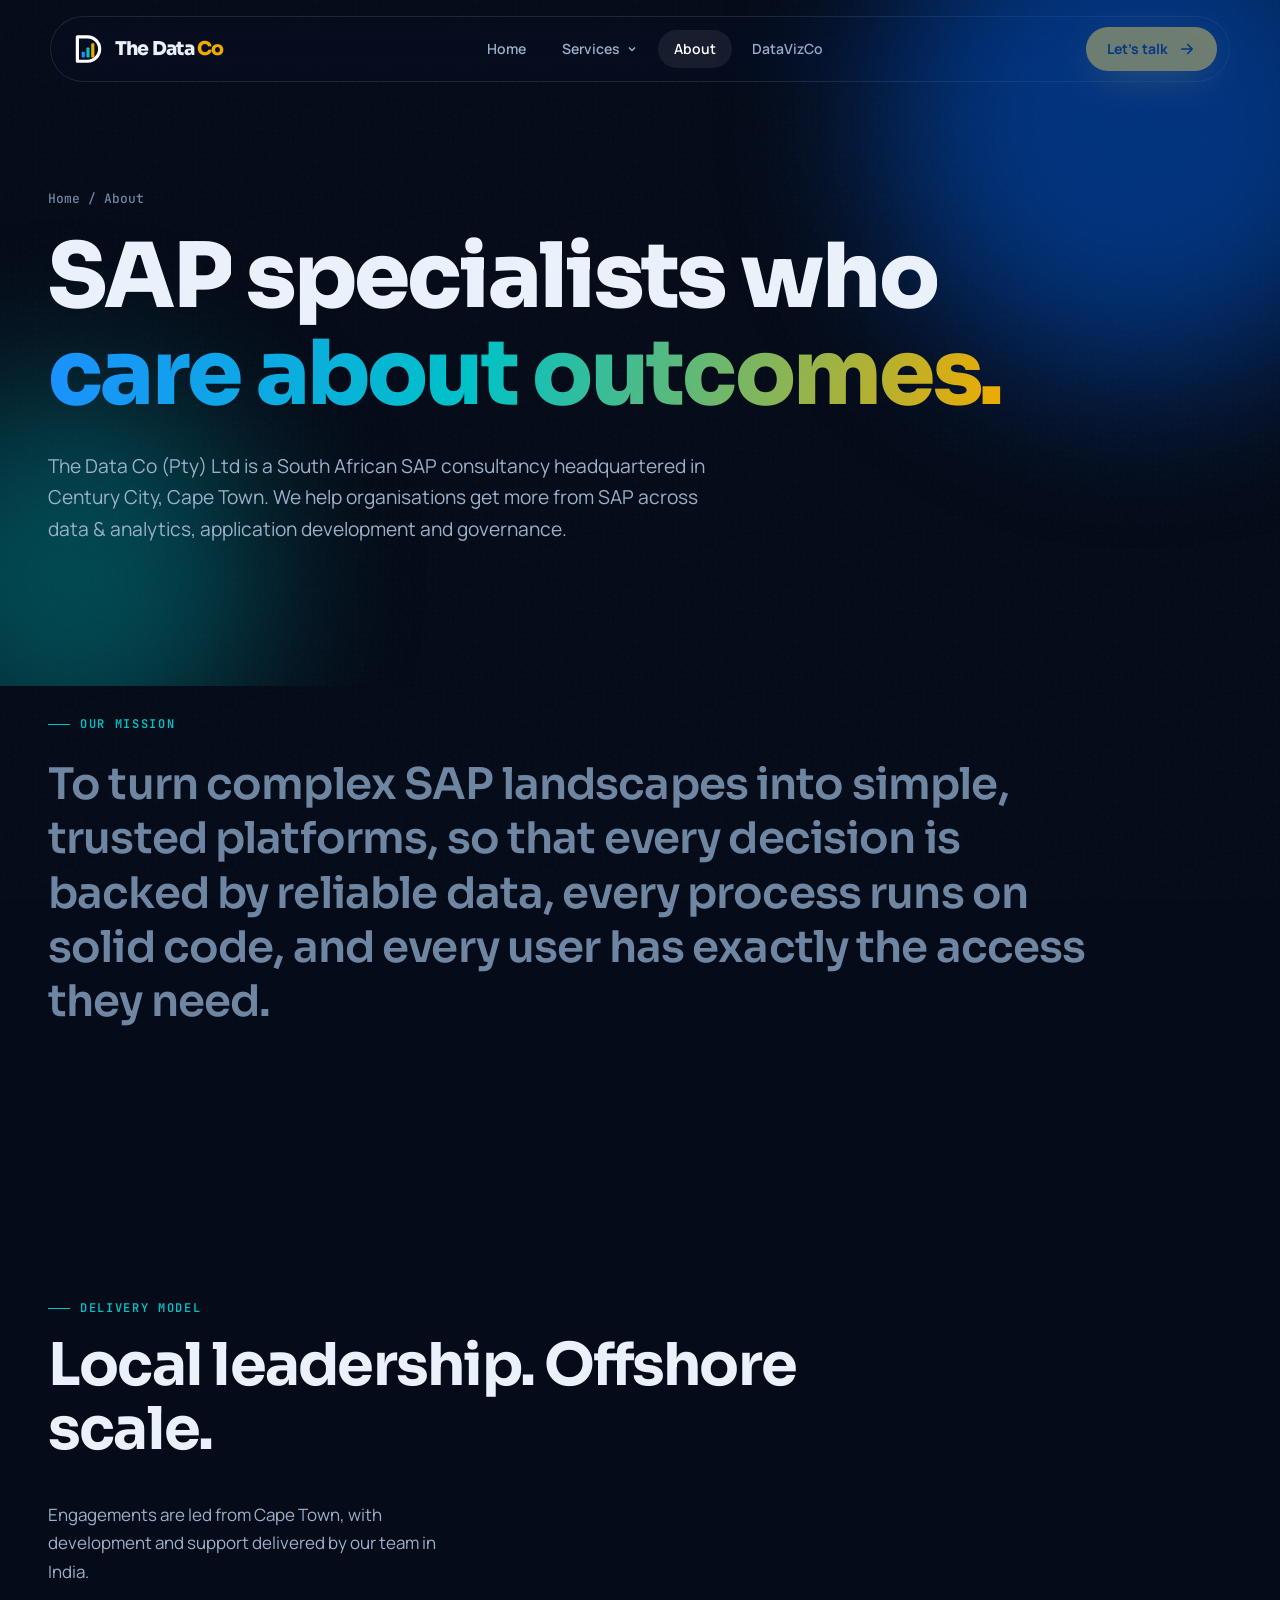
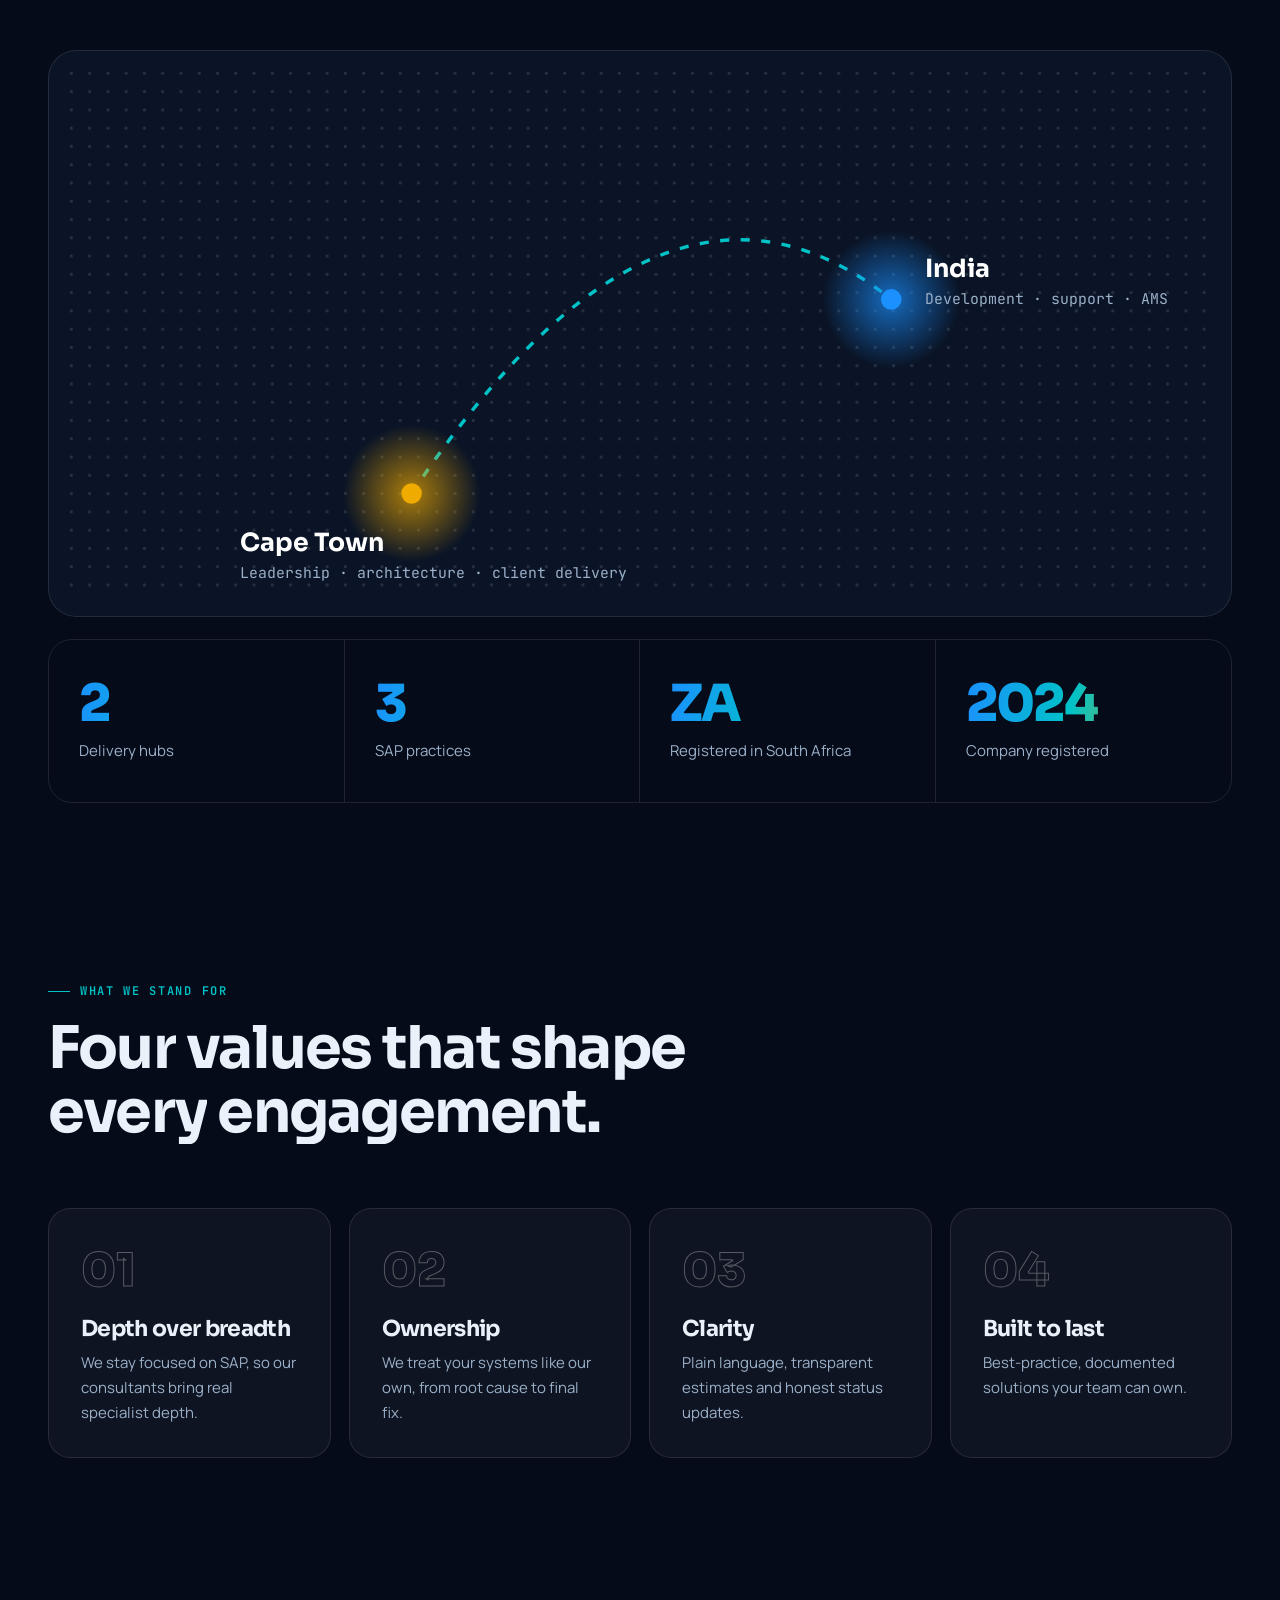
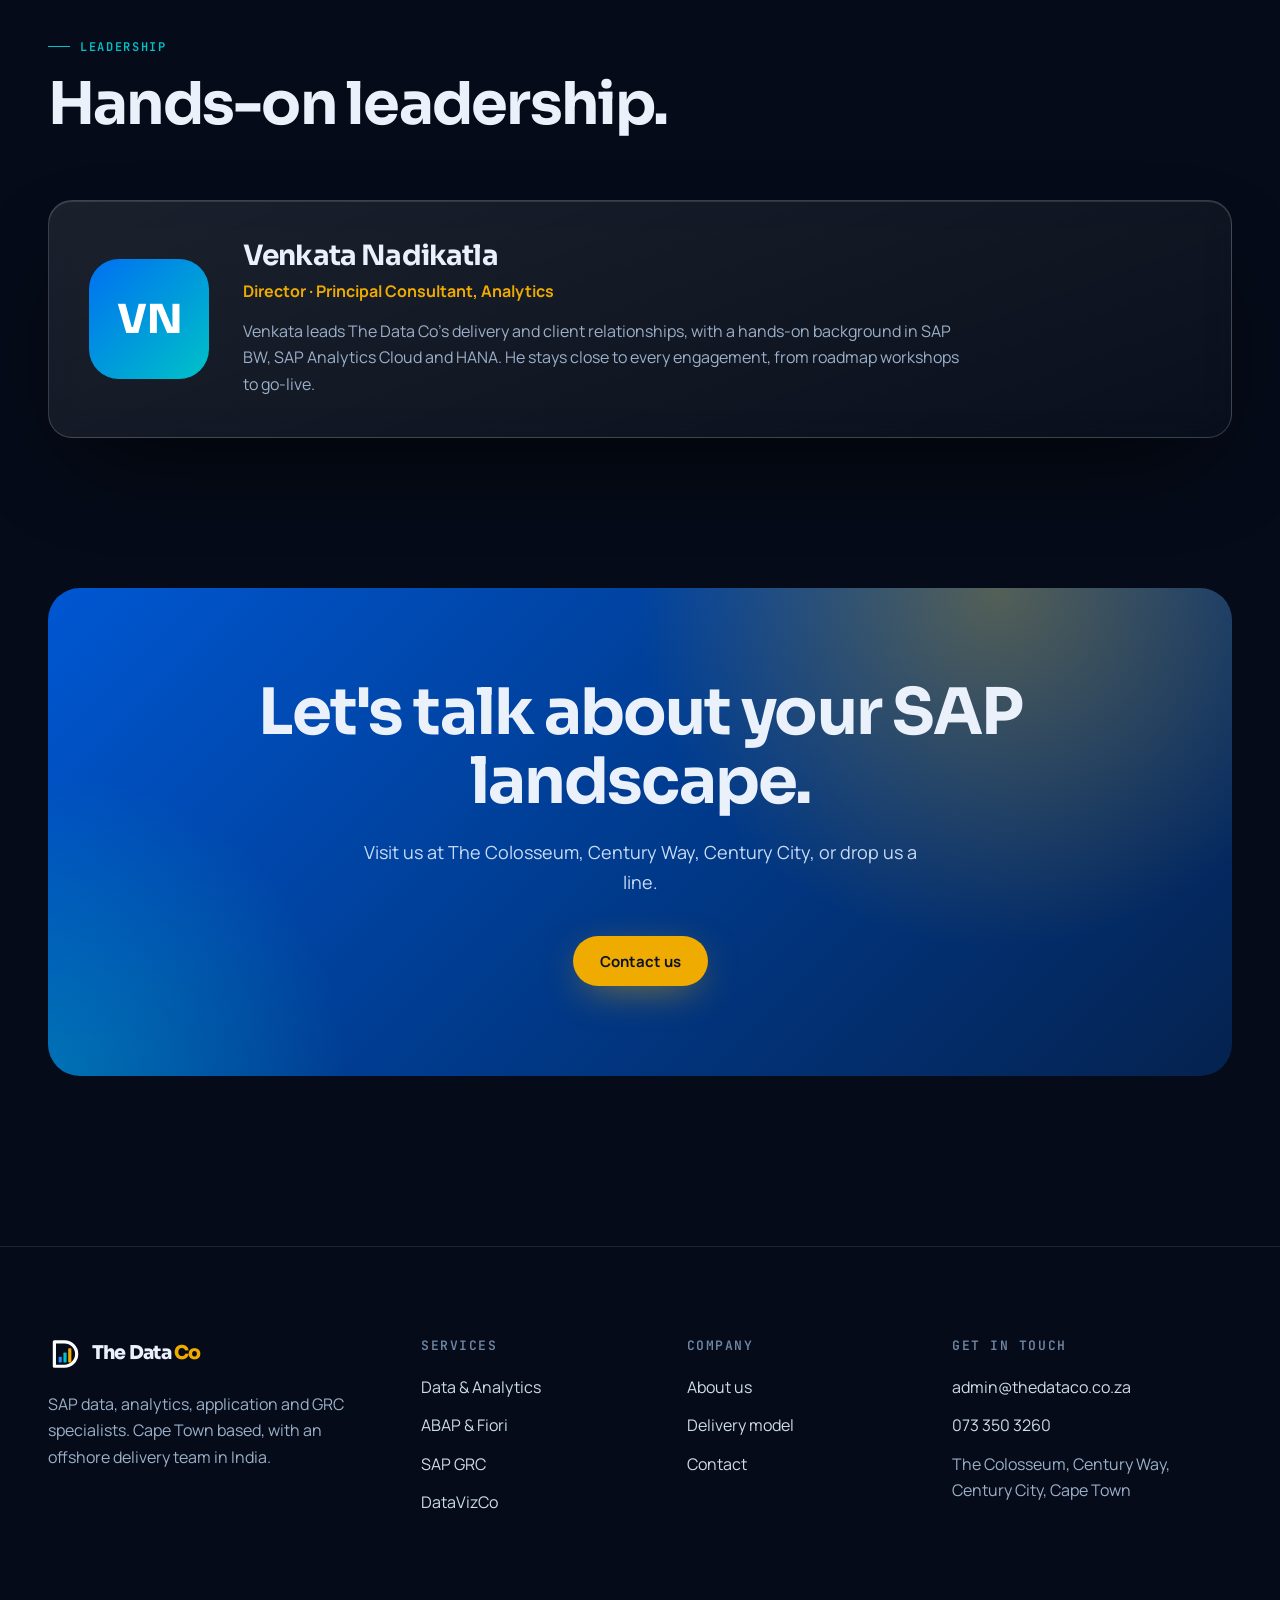
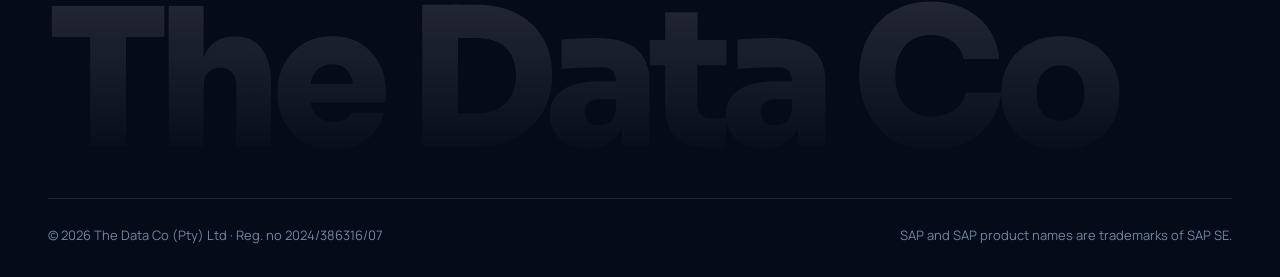
==== about.html @ a9682657 "Add files via upload" ====
<!DOCTYPE html>
<html lang="en">
<head>
<meta charset="utf-8">
<meta name="viewport" content="width=device-width, initial-scale=1">
<title>About | The Data Co</title>
<meta name="description" content="The Data Co is a Cape Town SAP consultancy with an offshore delivery team in India, specialising in SAP analytics, ABAP & Fiori and GRC.">
<meta name="theme-color" content="#050B18">
<link rel="preconnect" href="https://fonts.googleapis.com"><link rel="preconnect" href="https://fonts.gstatic.com" crossorigin>
<link href="https://fonts.googleapis.com/css2?family=Sora:wght@600;700;800&family=Manrope:wght@400;500;600;700&family=JetBrains+Mono:wght@500;600&display=swap" rel="stylesheet">
<link rel="icon" href="data:image/svg+xml,%3Csvg xmlns='http://www.w3.org/2000/svg' viewBox='0 0 64 64'%3E%3Crect width='64' height='64' rx='14' fill='%23050B18'/%3E%3Cpath d='M12 9 H31 A23 23 0 0 1 31 55 H12 Z' fill='none' stroke='%23fff' stroke-width='6'/%3E%3Crect x='20' y='37' width='6' height='11' fill='%231B90FF'/%3E%3Crect x='29' y='29' width='6' height='19' fill='%2300C2C7'/%3E%3Crect x='38' y='21' width='6' height='27' fill='%23F0AB00'/%3E%3C/svg%3E">
<link rel="stylesheet" href="styles.css">
<style>
.mission{font:600 clamp(26px,3.4vw,46px)/1.25 var(--display);letter-spacing:-.02em;max-width:1050px}
.mission span{color:var(--dim);transition:color .5s}
.mission span.lit{color:#fff}
.leader{display:grid;grid-template-columns:auto 1fr;gap:34px;align-items:center;padding:40px}
.avatar{width:120px;height:120px;border-radius:30px;display:grid;place-items:center;font:800 40px var(--display);background:linear-gradient(135deg,#0070F2,#00C2C7);color:#fff}
@media(max-width:680px){.leader{grid-template-columns:1fr;padding:28px}}
</style>
</head>
<body data-page="about">
<main>

<section class="phero">
  <div class="orb a"></div><div class="orb b"></div>
  <div class="wrap" style="position:relative;z-index:2">
    <div class="crumbs rv"><a href="index.html">Home</a> / About</div>
    <h1 class="split">SAP specialists who <span class="grad">care about outcomes.</span></h1>
    <p class="lead rv d1">The Data Co (Pty) Ltd is a South African SAP consultancy headquartered in Century City, Cape Town. We help organisations get more from SAP across data &amp; analytics, application development and governance.</p>
  </div>
</section>

<section style="padding-top:20px">
  <div class="wrap">
    <span class="tag rv">Our mission</span>
    <p class="mission" id="mission" style="margin-top:26px">To turn complex SAP landscapes into simple, trusted platforms, so that every decision is backed by reliable data, every process runs on solid code, and every user has exactly the access they need.</p>
  </div>
</section>

<section id="delivery">
  <div class="wrap">
    <div class="sec-head"><div><span class="tag rv">Delivery model</span><h2 class="split">Local leadership. Offshore scale.</h2></div><p class="rv">Engagements are led from Cape Town, with development and support delivered by our team in India.</p></div>
    <div class="map-box rv">
      <svg viewBox="0 0 1000 460" aria-label="Cape Town to India delivery model">
        <defs><pattern id="dp" width="16" height="16" patternUnits="userSpaceOnUse"><circle cx="2" cy="2" r="1.4" fill="rgba(255,255,255,.12)"/></pattern>
        <radialGradient id="gl"><stop offset="0" stop-color="#F0AB00" stop-opacity=".7"/><stop offset="1" stop-color="#F0AB00" stop-opacity="0"/></radialGradient>
        <radialGradient id="gl2"><stop offset="0" stop-color="#1B90FF" stop-opacity=".7"/><stop offset="1" stop-color="#1B90FF" stop-opacity="0"/></radialGradient></defs>
        <rect width="1000" height="460" fill="url(#dp)"/>
        <path class="arc" d="M300 370 Q 520 40 720 200" fill="none" stroke="#00C2C7" stroke-width="3"/>
        <circle cx="300" cy="370" r="60" fill="url(#gl)"/><circle cx="300" cy="370" r="9" fill="#F0AB00"/>
        <circle cx="720" cy="200" r="60" fill="url(#gl2)"/><circle cx="720" cy="200" r="9" fill="#1B90FF"/>
        <g font-family="Sora" font-weight="700" fill="#fff" font-size="22"><text x="150" y="420">Cape Town</text><text x="750" y="180">India</text></g>
        <g font-family="JetBrains Mono" font-size="13" fill="#9BB0C9"><text x="150" y="444">Leadership · architecture · client delivery</text><text x="750" y="204">Development · support · AMS</text></g>
      </svg>
    </div>
    <div class="stats rv" style="margin-top:22px">
      <div class="stat"><strong class="grad" data-count="2">0</strong><span>Delivery hubs</span></div>
      <div class="stat"><strong class="grad" data-count="3">0</strong><span>SAP practices</span></div>
      <div class="stat"><strong class="grad">ZA</strong><span>Registered in South Africa</span></div>
      <div class="stat"><strong class="grad">2024</strong><span>Company registered</span></div>
    </div>
  </div>
</section>

<section style="padding-top:40px">
  <div class="wrap">
    <div class="sec-head"><div><span class="tag rv">What we stand for</span><h2 class="split">Four values that shape every engagement.</h2></div></div>
    <div class="values">
      <div class="value rv"><div class="n">01</div><h3>Depth over breadth</h3><p>We stay focused on SAP, so our consultants bring real specialist depth.</p></div>
      <div class="value rv d1"><div class="n">02</div><h3>Ownership</h3><p>We treat your systems like our own, from root cause to final fix.</p></div>
      <div class="value rv d2"><div class="n">03</div><h3>Clarity</h3><p>Plain language, transparent estimates and honest status updates.</p></div>
      <div class="value rv d3"><div class="n">04</div><h3>Built to last</h3><p>Best-practice, documented solutions your team can own.</p></div>
    </div>
  </div>
</section>

<section style="padding-top:40px">
  <div class="wrap">
    <div class="sec-head"><div><span class="tag rv">Leadership</span><h2 class="split">Hands-on leadership.</h2></div></div>
    <div class="glass leader rv">
      <div class="avatar" aria-hidden="true">VN</div>
      <div><h3 style="font-size:28px">Venkata Nadikatla</h3><p style="color:var(--gold);font-weight:700;margin:6px 0 14px">Director · Principal Consultant, Analytics</p><p style="color:var(--muted);max-width:720px">Venkata leads The Data Co's delivery and client relationships, with a hands-on background in SAP BW, SAP Analytics Cloud and HANA. He stays close to every engagement, from roadmap workshops to go-live.</p></div>
    </div>
  </div>
</section>

<section style="padding-top:20px">
  <div class="wrap">
    <div class="cta-big rv">
      <h2>Let's talk about your SAP landscape.</h2>
      <p>Visit us at The Colosseum, Century Way, Century City, or drop us a line.</p>
      <div class="ctas" style="justify-content:center"><a class="btn btn-gold magnetic" href="contact.html">Contact us</a></div>
    </div>
  </div>
</section>
</main>
<script src="main.js"></script>
<script>
// mission text lights up word by word as you scroll
(function(){const m=document.getElementById('mission');m.innerHTML=m.textContent.split(' ').map(w=>'<span>'+w+'</span>').join(' ');const ws=[...m.children];
const u=()=>{const r=m.getBoundingClientRect();const p=Math.min(1,Math.max(0,(innerHeight*.85-r.top)/(r.height+innerHeight*.35)));const n=Math.round(p*ws.length);ws.forEach((w,i)=>w.classList.toggle('lit',i<n));};addEventListener('scroll',u,{passive:true});u();})();
</script>
</body>
</html>
---- styles.css ----
/* The Data Co — site styles. SAP palette: blue #0070F2, gold #F0AB00, teal #00C2C7 on deep navy */
:root{
  --bg:#050B18; --bg-2:#0A1426; --panel:rgba(255,255,255,.04); --panel-2:rgba(255,255,255,.07);
  --line:rgba(255,255,255,.10); --line-2:rgba(255,255,255,.18);
  --text:#EAF1FB; --muted:#9BB0C9; --dim:#6F86A3;
  --blue:#0070F2; --blue-2:#1B90FF; --gold:#F0AB00; --gold-2:#FFC845; --teal:#00C2C7; --violet:#7B61FF;
  --r:20px; --max:1240px;
  --display:'Sora',system-ui,sans-serif; --body:'Manrope',system-ui,sans-serif; --mono:'JetBrains Mono',ui-monospace,monospace;
}
*{box-sizing:border-box}
html{scroll-behavior:smooth}
body{margin:0;background:var(--bg);color:var(--text);font-family:var(--body);line-height:1.65;-webkit-font-smoothing:antialiased;overflow-x:hidden}
a{color:inherit;text-decoration:none}
img,svg{display:block}
::selection{background:var(--blue);color:#fff}
[hidden]{display:none!important}
.wrap{max-width:var(--max);margin:0 auto;padding:0 28px}
h1,h2,h3,h4{font-family:var(--display);line-height:1.08;letter-spacing:-.03em;margin:0;font-weight:700}
p{margin:0}
.grad{background:linear-gradient(100deg,var(--blue-2) 0%,var(--teal) 45%,var(--gold) 100%);-webkit-background-clip:text;background-clip:text;color:transparent}
.tag{display:inline-flex;align-items:center;gap:10px;font:600 12px/1 var(--mono);letter-spacing:.14em;text-transform:uppercase;color:var(--teal)}
.tag::before{content:"";width:22px;height:1px;background:currentColor}

/* noise + glow background */
body::before{content:"";position:fixed;inset:0;pointer-events:none;z-index:0;opacity:.05;background-image:url("data:image/svg+xml,%3Csvg xmlns='http://www.w3.org/2000/svg' width='160' height='160'%3E%3Cfilter id='n'%3E%3CfeTurbulence baseFrequency='.85' numOctaves='3'/%3E%3C/filter%3E%3Crect width='100%25' height='100%25' filter='url(%23n)'/%3E%3C/svg%3E")}
main,header,footer{position:relative;z-index:1}
.cursor-glow{position:fixed;width:520px;height:520px;border-radius:50%;pointer-events:none;z-index:0;background:radial-gradient(circle,rgba(0,112,242,.16),transparent 65%);transform:translate(-50%,-50%);transition:opacity .3s;left:-600px;top:-600px}

/* progress */
.progress{position:fixed;top:0;left:0;height:3px;width:0;z-index:100;background:linear-gradient(90deg,var(--blue),var(--teal),var(--gold))}

/* NAV */
.nav{position:fixed;top:16px;left:50%;transform:translateX(-50%);width:min(1180px,calc(100% - 32px));z-index:90;display:flex;align-items:center;justify-content:space-between;padding:10px 12px 10px 20px;border-radius:999px;background:rgba(8,16,32,.55);border:1px solid var(--line);backdrop-filter:blur(18px) saturate(140%);-webkit-backdrop-filter:blur(18px) saturate(140%);transition:.35s}
.nav.scrolled{background:rgba(5,11,24,.82);box-shadow:0 20px 60px -30px rgba(0,0,0,.9)}
.logo{display:flex;align-items:center;gap:10px;font:800 19px/1 var(--display);letter-spacing:-.04em}
.logo b{color:var(--gold);font-weight:800}
.links{display:flex;align-items:center;gap:4px}
.links>a,.dd>button{font:600 14px/1 var(--body);color:var(--muted);padding:12px 16px;border-radius:999px;background:none;border:0;cursor:pointer;transition:.2s;display:inline-flex;align-items:center;gap:6px}
.links>a:hover,.dd>button:hover,.links>a.active,.dd.active>button{color:#fff;background:var(--panel-2)}
.dd{position:relative}
.dd-menu{position:absolute;top:calc(100% + 14px);left:50%;transform:translate(-50%,8px);width:540px;padding:10px;border-radius:22px;background:rgba(10,20,38,.96);border:1px solid var(--line-2);backdrop-filter:blur(20px);display:grid;grid-template-columns:1fr 1fr;gap:6px;opacity:0;visibility:hidden;transition:.25s;box-shadow:0 30px 80px -20px rgba(0,0,0,.8)}
.dd:hover .dd-menu,.dd:focus-within .dd-menu{opacity:1;visibility:visible;transform:translate(-50%,0)}
.dd-menu::before{content:"";position:absolute;top:-16px;left:0;right:0;height:16px}
.dd-menu a{display:flex;gap:14px;padding:14px;border-radius:14px;transition:.2s}
.dd-menu a:hover{background:var(--panel-2)}
.dd-menu .ico{flex:none;width:40px;height:40px;border-radius:12px;display:grid;place-items:center}
.dd-menu strong{display:block;font:700 14px/1.3 var(--display);color:#fff}
.dd-menu span{font-size:13px;color:var(--muted);line-height:1.4}
.btn{position:relative;display:inline-flex;align-items:center;justify-content:center;gap:10px;min-height:50px;padding:0 26px;border-radius:999px;font:700 15px/1 var(--body);border:1px solid transparent;cursor:pointer;transition:background .25s,color .25s,border-color .25s,box-shadow .25s;will-change:transform;white-space:nowrap}
.btn svg{transition:transform .25s}
.btn:hover svg{transform:translateX(4px)}
.btn-primary{background:var(--blue);color:#fff;box-shadow:0 10px 40px -10px rgba(0,112,242,.8)}
.btn-primary:hover{background:var(--blue-2)}
.btn-gold{background:var(--gold);color:#0A1426;box-shadow:0 10px 40px -12px rgba(240,171,0,.7)}
.btn-gold:hover{background:var(--gold-2)}
.btn-ghost{border-color:var(--line-2);color:#fff;background:rgba(255,255,255,.03)}
.btn-ghost:hover{border-color:#fff;background:rgba(255,255,255,.08)}
.nav .btn{min-height:44px;padding:0 20px;font-size:14px}
.burger{display:none;width:44px;height:44px;border-radius:50%;border:1px solid var(--line-2);background:none;color:#fff;cursor:pointer;place-items:center}
.drawer{position:fixed;inset:0;z-index:89;background:rgba(5,11,24,.97);backdrop-filter:blur(20px);padding:110px 24px 40px;display:flex;flex-direction:column;gap:6px;opacity:0;visibility:hidden;transition:.3s}
.drawer.open{opacity:1;visibility:visible}
.drawer a{font:700 28px/1.2 var(--display);padding:14px 0;border-bottom:1px solid var(--line);color:#fff;transform:translateY(12px);opacity:0;transition:.4s}
.drawer.open a{transform:none;opacity:1}
.drawer a small{display:block;font:500 14px var(--body);color:var(--muted)}

/* HERO */
.hero{position:relative;min-height:100vh;display:flex;align-items:center;padding:140px 0 90px;overflow:hidden}
.hero canvas{position:absolute;inset:0;width:100%;height:100%}
.hero::after{content:"";position:absolute;inset:auto 0 0 0;height:220px;background:linear-gradient(transparent,var(--bg));pointer-events:none}
.orb{position:absolute;border-radius:50%;filter:blur(80px);opacity:.55;pointer-events:none;animation:float 14s ease-in-out infinite}
.orb.a{width:520px;height:520px;background:#0057D2;top:-140px;right:-120px}
.orb.b{width:380px;height:380px;background:#007E83;bottom:-80px;left:-120px;animation-delay:-5s}
.orb.c{width:240px;height:240px;background:#B37E00;top:40%;right:30%;opacity:.3;animation-delay:-9s}
@keyframes float{0%,100%{transform:translate(0,0)}50%{transform:translate(30px,-40px)}}
.hero-grid{position:relative;z-index:2;display:grid;grid-template-columns:1.15fr .85fr;gap:60px;align-items:center}
.hero h1{font-size:clamp(44px,6.6vw,92px);font-weight:800}
.rotator{display:inline-block;position:relative;min-width:3ch}
.rotator .caret{display:inline-block;width:4px;height:.85em;background:var(--gold);margin-left:6px;vertical-align:-.06em;animation:blink 1s steps(1) infinite}
@keyframes blink{50%{opacity:0}}
.lead{font-size:clamp(17px,1.5vw,20px);color:var(--muted);max-width:600px;margin:28px 0 40px}
.ctas{display:flex;flex-wrap:wrap;gap:14px}
.pill-row{display:flex;flex-wrap:wrap;gap:10px;margin-top:44px}
.pill{font:500 12px/1 var(--mono);padding:9px 14px;border-radius:999px;border:1px solid var(--line-2);color:var(--muted);background:rgba(255,255,255,.02)}
.pill i{display:inline-block;width:7px;height:7px;border-radius:50%;background:var(--teal);margin-right:8px;box-shadow:0 0 10px var(--teal);animation:pulse 2s infinite}
@keyframes pulse{50%{opacity:.35}}

/* glass dashboard */
.glass{background:linear-gradient(160deg,rgba(255,255,255,.09),rgba(255,255,255,.02));border:1px solid var(--line-2);border-radius:24px;backdrop-filter:blur(16px);-webkit-backdrop-filter:blur(16px);box-shadow:0 40px 100px -40px rgba(0,0,0,.9),inset 0 1px 0 rgba(255,255,255,.12)}
.dash{padding:22px;transform-style:preserve-3d;transition:transform .2s ease-out}
.dash-top{display:flex;justify-content:space-between;align-items:center;margin-bottom:18px}
.dots{display:flex;gap:6px}.dots i{width:10px;height:10px;border-radius:50%;background:#2A3A55}.dots i:first-child{background:#FF5F57}.dots i:nth-child(2){background:var(--gold)}.dots i:nth-child(3){background:#28C840}
.dash-title{font:600 12px var(--mono);color:var(--dim)}
.kpis{display:grid;grid-template-columns:repeat(3,1fr);gap:10px;margin-bottom:14px}
.kpi{padding:14px;border-radius:14px;background:rgba(255,255,255,.04);border:1px solid var(--line)}
.kpi small{display:block;font:500 11px var(--mono);color:var(--dim);margin-bottom:6px}
.kpi strong{font:700 20px var(--display)}
.kpi em{font-style:normal;font-size:12px;color:var(--teal);margin-left:4px}
.chart{padding:14px;border-radius:14px;background:rgba(255,255,255,.03);border:1px solid var(--line)}
.chart svg{width:100%;height:auto}
.line-path{stroke-dasharray:900;stroke-dashoffset:900;animation:draw 2.6s .4s cubic-bezier(.6,.1,.2,1) forwards}
@keyframes draw{to{stroke-dashoffset:0}}
.bar-grow{transform-origin:bottom;transform:scaleY(0);animation:grow 1s cubic-bezier(.2,.8,.2,1) forwards}
@keyframes grow{to{transform:scaleY(1)}}
.float-chip{position:absolute;padding:12px 16px;border-radius:16px;font:600 13px var(--body);display:flex;align-items:center;gap:10px;animation:bob 6s ease-in-out infinite}
@keyframes bob{50%{transform:translateY(-12px)}}

/* marquee */
.marquee{border-block:1px solid var(--line);padding:22px 0;overflow:hidden;mask-image:linear-gradient(90deg,transparent,#000 10%,#000 90%,transparent)}
.marquee-track{display:flex;gap:56px;width:max-content;animation:scroll 40s linear infinite}
.marquee:hover .marquee-track{animation-play-state:paused}
.marquee span{font:600 20px var(--display);color:var(--dim);white-space:nowrap;display:flex;align-items:center;gap:56px;transition:color .2s}
.marquee span:hover{color:#fff}
.marquee span::after{content:"✦";color:var(--gold);font-size:14px}
@keyframes scroll{to{transform:translateX(-50%)}}

/* sections */
section{padding:130px 0;position:relative}
.sec-head{display:flex;justify-content:space-between;align-items:end;gap:40px;margin-bottom:64px;flex-wrap:wrap}
.sec-head h2{font-size:clamp(36px,4.6vw,64px);max-width:780px;margin-top:18px}
.sec-head p{color:var(--muted);max-width:420px;font-size:17px}

/* practice cards (spotlight) */
.practices{display:grid;grid-template-columns:repeat(3,1fr);gap:20px}
.spot{position:relative;border-radius:var(--r);padding:1px;background:var(--line);overflow:hidden;isolation:isolate}
.spot::before{content:"";position:absolute;inset:0;z-index:-1;background:radial-gradient(420px circle at var(--x,50%) var(--y,50%),var(--c,var(--blue)),transparent 45%);opacity:0;transition:opacity .3s}
.spot:hover::before{opacity:1}
.spot-in{height:100%;border-radius:calc(var(--r) - 1px);background:var(--bg-2);padding:36px 32px;position:relative;overflow:hidden}
.spot-in::after{content:"";position:absolute;inset:0;background:radial-gradient(500px circle at var(--x,50%) var(--y,50%),rgba(255,255,255,.06),transparent 45%);opacity:0;transition:.3s;pointer-events:none}
.spot:hover .spot-in::after{opacity:1}
.practice .num{font:600 13px var(--mono);color:var(--dim)}
.practice .big-ico{width:64px;height:64px;border-radius:18px;display:grid;place-items:center;margin:28px 0 30px}
.practice h3{font-size:30px;margin-bottom:14px}
.practice p{color:var(--muted);margin-bottom:24px}
.practice ul{list-style:none;padding:0;margin:0 0 32px;display:grid;gap:10px}
.practice li{display:flex;gap:10px;align-items:center;font-size:15px;color:#CFDBEA}
.practice li::before{content:"";width:6px;height:6px;border-radius:2px;background:var(--c,var(--blue));flex:none}
.arrow-link{display:inline-flex;align-items:center;gap:10px;font:700 15px var(--display);color:#fff}
.arrow-link .circ{width:42px;height:42px;border-radius:50%;border:1px solid var(--line-2);display:grid;place-items:center;transition:.3s}
.spot:hover .arrow-link .circ{background:var(--c,var(--blue));border-color:transparent;transform:rotate(-45deg)}

/* clients */
.clients{display:grid;grid-template-columns:repeat(2,1fr);gap:20px}
.client .spot-in{display:flex;align-items:center;gap:32px;padding:32px 36px}
.logo-slot{flex:none;width:200px;height:110px;border-radius:18px;background:#fff;display:grid;place-items:center;padding:18px;transition:transform .4s}
.client:hover .logo-slot{transform:scale(1.05) rotate(-1deg)}
.logo-slot img{max-width:100%;max-height:100%;object-fit:contain}
.logo-fallback{font:800 34px var(--display);letter-spacing:.04em;color:#0A1426}
.client-meta strong{display:block;font:700 24px var(--display);margin-bottom:6px}
.client-meta span{color:var(--muted);font-size:15px}
@media (max-width:760px){.clients{grid-template-columns:1fr}.client .spot-in{flex-direction:column;align-items:flex-start;gap:20px}.logo-slot{width:100%}}

/* data journey */
.journey{display:grid;grid-template-columns:1fr 1fr;gap:40px;align-items:center}
.flow{position:relative;padding:30px}
.flow svg{width:100%;height:auto;overflow:visible}
.flow .node{cursor:pointer}
.flow .node rect{fill:#0E1B33;stroke:rgba(255,255,255,.18);stroke-width:1.5;transition:.3s}
.flow .node text{fill:#CFDBEA;font:600 14px var(--body);pointer-events:none}
.flow .node.on rect{fill:#0B2A57;stroke:var(--blue-2);filter:drop-shadow(0 0 18px rgba(27,144,255,.6))}
.flow .wire{stroke:rgba(255,255,255,.14);stroke-width:2;fill:none}
.flow .pulse{stroke:var(--teal);stroke-width:2.5;fill:none;stroke-dasharray:6 14;animation:dash 1.2s linear infinite}
@keyframes dash{to{stroke-dashoffset:-40}}
.flow-panel{padding:36px}
.flow-panel .step-k{font:600 13px var(--mono);color:var(--gold)}
.flow-panel h3{font-size:34px;margin:12px 0 16px}
.flow-panel p{color:var(--muted);font-size:17px}
.flow-panel .chips{display:flex;flex-wrap:wrap;gap:8px;margin-top:22px}
.flow-steps{display:flex;gap:8px;margin-top:28px}
.flow-steps button{flex:1;height:6px;border-radius:9px;border:0;background:var(--line-2);cursor:pointer;padding:0;position:relative;overflow:hidden}
.flow-steps button.on{background:var(--blue-2)}
.fade-swap{animation:swap .45s ease}
@keyframes swap{from{opacity:0;transform:translateY(10px)}to{opacity:1;transform:none}}

/* tabs */
.tabs{display:inline-flex;padding:6px;border-radius:999px;background:var(--panel);border:1px solid var(--line);position:relative;flex-wrap:wrap}
.tabs button{position:relative;z-index:1;border:0;background:none;color:var(--muted);font:600 14px var(--body);padding:12px 22px;border-radius:999px;cursor:pointer;transition:color .3s}
.tabs button.on{color:#0A1426}
.tabs .ind{position:absolute;top:6px;height:calc(100% - 12px);border-radius:999px;background:var(--gold);transition:.4s cubic-bezier(.5,0,.2,1)}
.tab-body{margin-top:40px;display:grid;grid-template-columns:1.1fr .9fr;gap:40px;align-items:stretch}
.tab-body .glass{padding:40px}
.tab-body h3{font-size:32px;margin-bottom:16px}
.tab-body p{color:var(--muted);font-size:17px}
.checks{list-style:none;padding:0;margin:26px 0 0;display:grid;gap:12px}
.checks li{display:flex;gap:12px;align-items:flex-start;color:#CFDBEA}
.checks li svg{flex:none;margin-top:3px;color:var(--teal)}
.viz-box{border-radius:24px;border:1px solid var(--line);background:radial-gradient(circle at 30% 20%,rgba(0,112,242,.25),transparent 60%),var(--bg-2);display:grid;place-items:center;min-height:340px;padding:30px;overflow:hidden}

/* timeline */
.timeline{position:relative;display:grid;gap:0;max-width:900px;margin:0 auto}
.timeline .rail{position:absolute;left:31px;top:0;bottom:0;width:2px;background:var(--line)}
.timeline .fill{position:absolute;left:31px;top:0;width:2px;height:0;background:linear-gradient(var(--blue-2),var(--teal),var(--gold))}
.tl{display:grid;grid-template-columns:64px 1fr;gap:28px;padding:0 0 56px;position:relative}
.tl .dot{width:64px;height:64px;border-radius:50%;background:var(--bg-2);border:1px solid var(--line-2);display:grid;place-items:center;font:700 16px var(--mono);color:var(--dim);transition:.4s;position:relative;z-index:1}
.tl.on .dot{background:var(--blue);border-color:var(--blue-2);color:#fff;box-shadow:0 0 0 8px rgba(0,112,242,.15)}
.tl h3{font-size:26px;margin:14px 0 8px}
.tl p{color:var(--muted);max-width:620px}

/* before / after */
.compare{position:relative;border-radius:24px;overflow:hidden;border:1px solid var(--line-2);aspect-ratio:16/9;user-select:none;touch-action:none;cursor:ew-resize}
.compare .side{position:absolute;inset:0}
.compare .after{clip-path:inset(0 0 0 var(--pos,50%))}
.compare .handle{position:absolute;top:0;bottom:0;left:var(--pos,50%);width:2px;background:#fff;transform:translateX(-1px)}
.compare .handle::after{content:"⟷";position:absolute;top:50%;left:50%;transform:translate(-50%,-50%);width:50px;height:50px;border-radius:50%;background:#fff;color:#0A1426;display:grid;place-items:center;font-size:20px;font-weight:700;box-shadow:0 10px 30px rgba(0,0,0,.4)}
.compare .lbl{position:absolute;top:16px;font:600 12px var(--mono);padding:7px 12px;border-radius:999px;background:rgba(0,0,0,.55);color:#fff;letter-spacing:.1em}
.compare input{position:absolute;inset:0;opacity:0;cursor:ew-resize;width:100%;height:100%;margin:0}

/* stats */
.stats{display:grid;grid-template-columns:repeat(4,1fr);border:1px solid var(--line);border-radius:24px;overflow:hidden}
.stat{padding:38px 30px;border-right:1px solid var(--line)}
.stat:last-child{border-right:0}
.stat strong{display:block;font:800 clamp(40px,4vw,58px)/1 var(--display);letter-spacing:-.04em}
.stat span{color:var(--muted);font-size:15px;margin-top:10px;display:block}

/* FAQ */
.faq{max-width:900px;margin:0 auto;display:grid;gap:12px}
.faq details{border:1px solid var(--line);border-radius:18px;background:var(--panel);transition:.3s}
.faq details[open]{background:var(--panel-2);border-color:var(--line-2)}
.faq summary{list-style:none;cursor:pointer;padding:24px 28px;font:600 19px var(--display);display:flex;justify-content:space-between;gap:20px;align-items:center}
.faq summary::-webkit-details-marker{display:none}
.faq summary i{flex:none;width:34px;height:34px;border-radius:50%;border:1px solid var(--line-2);display:grid;place-items:center;transition:.3s;font-style:normal}
.faq details[open] summary i{transform:rotate(45deg);background:var(--gold);color:#0A1426;border-color:var(--gold)}
.faq details p{padding:0 28px 26px;color:var(--muted)}

/* CTA */
.cta-big{position:relative;border-radius:32px;padding:90px 60px;text-align:center;overflow:hidden;background:linear-gradient(135deg,#0057D2,#003B8E 50%,#05224F)}
.cta-big::before{content:"";position:absolute;inset:0;background:radial-gradient(600px circle at 80% 0%,rgba(240,171,0,.35),transparent 60%),radial-gradient(500px circle at 0% 100%,rgba(0,194,199,.35),transparent 60%)}
.cta-big>*{position:relative}
.cta-big h2{font-size:clamp(36px,5vw,68px);max-width:900px;margin:0 auto 22px}
.cta-big p{color:#C9DCF5;font-size:18px;max-width:560px;margin:0 auto 38px}

/* footer */
footer{border-top:1px solid var(--line);padding:90px 0 30px;margin-top:40px}
.f-grid{display:grid;grid-template-columns:1.5fr 1fr 1fr 1.3fr;gap:50px}
footer h4{font:600 13px var(--mono);letter-spacing:.12em;text-transform:uppercase;color:var(--dim);margin-bottom:20px}
footer ul{list-style:none;padding:0;margin:0;display:grid;gap:12px}
footer li a{color:#CFDBEA;transition:.2s}
footer li a:hover{color:var(--gold)}
footer .about-f{color:var(--muted);margin-top:20px;max-width:340px}
.giant{font:800 clamp(60px,15vw,220px)/.9 var(--display);letter-spacing:-.06em;margin:80px 0 30px;background:linear-gradient(180deg,rgba(255,255,255,.12),rgba(255,255,255,0));-webkit-background-clip:text;background-clip:text;color:transparent;white-space:nowrap;overflow:hidden}
.legal{display:flex;justify-content:space-between;gap:16px;flex-wrap:wrap;font-size:13px;color:var(--dim);border-top:1px solid var(--line);padding-top:26px}

/* page hero (inner) */
.phero{padding:190px 0 100px;position:relative;overflow:hidden}
.phero h1{font-size:clamp(44px,7vw,100px);font-weight:800;max-width:1000px;margin-top:22px}
.phero .lead{max-width:680px}
.crumbs{font:500 13px var(--mono);color:var(--dim)}
.crumbs a:hover{color:#fff}
.phero-grid{display:grid;grid-template-columns:1.2fr .8fr;gap:50px;align-items:center}

/* capability grid (bento) */
.bento{display:grid;grid-template-columns:repeat(6,1fr);gap:18px}
.bento .spot{grid-column:span 2}
.bento .spot.w3{grid-column:span 3}
.bento .spot.w4{grid-column:span 4}
.cap .ic{width:48px;height:48px;border-radius:14px;display:grid;place-items:center;margin-bottom:24px;background:rgba(255,255,255,.06);color:var(--c,var(--blue-2))}
.cap h3{font-size:22px;margin-bottom:10px}
.cap p{color:var(--muted);font-size:15px}
.cap .mini{display:flex;flex-wrap:wrap;gap:6px;margin-top:20px}
.cap .mini span{font:500 11px var(--mono);padding:6px 10px;border-radius:8px;background:rgba(255,255,255,.05);color:#B8C8DC}

/* architecture stack */
.stack{display:grid;gap:12px;perspective:1200px}
.layer{display:grid;grid-template-columns:180px 1fr auto;gap:24px;align-items:center;padding:24px 28px;border-radius:18px;border:1px solid var(--line);background:var(--panel);cursor:pointer;transition:.35s}
.layer:hover,.layer.on{background:linear-gradient(90deg,rgba(0,112,242,.2),rgba(0,112,242,.03));border-color:rgba(27,144,255,.6);transform:translateX(10px)}
.layer .lk{font:600 12px var(--mono);color:var(--gold);letter-spacing:.1em;text-transform:uppercase}
.layer h4{font-size:20px}
.layer .ls{display:flex;gap:8px;flex-wrap:wrap}
.layer .ls span{font:500 12px var(--mono);padding:7px 11px;border-radius:9px;border:1px solid var(--line-2);color:#CFDBEA}
.layer-detail{margin-top:20px;padding:28px 30px;border-radius:18px;border:1px dashed var(--line-2);color:var(--muted);font-size:16px;min-height:96px}

/* code window */
.code{border-radius:20px;overflow:hidden;border:1px solid var(--line-2);background:#07101F;box-shadow:0 40px 100px -40px rgba(0,0,0,.9)}
.code-bar{display:flex;align-items:center;gap:14px;padding:14px 18px;border-bottom:1px solid var(--line);background:rgba(255,255,255,.03)}
.code-tabs{display:flex;gap:4px;overflow-x:auto}
.code-tabs button{background:none;border:0;color:var(--dim);font:500 12px var(--mono);padding:8px 12px;border-radius:8px;cursor:pointer;white-space:nowrap}
.code-tabs button.on{background:rgba(255,255,255,.08);color:#fff}
.code pre{margin:0;padding:24px;font:13.5px/1.75 var(--mono);color:#CFDBEA;min-height:330px;overflow:auto;white-space:pre}
.code .k{color:#FF8FB1}.code .s{color:#7EE787}.code .c{color:#5C7391;font-style:italic}.code .t{color:var(--gold-2)}.code .f{color:#79C0FF}
.type-caret{display:inline-block;width:8px;height:16px;background:var(--teal);vertical-align:-3px;animation:blink 1s steps(1) infinite}

/* SoD matrix */
.matrix-wrap{display:grid;grid-template-columns:1.2fr .8fr;gap:40px;align-items:start}
.matrix{display:grid;grid-template-columns:150px repeat(5,minmax(0,1fr));gap:6px;font-size:13px}
.matrix .h{font:600 11px var(--mono);color:var(--dim);display:flex;align-items:end;justify-content:center;text-align:center;padding:6px;min-height:58px;line-height:1.3}
.matrix .rh{font:600 12px var(--body);color:#CFDBEA;display:flex;align-items:center;padding:0 8px}
.matrix .cell{aspect-ratio:1.4;border-radius:10px;cursor:pointer;transition:.25s;border:1px solid transparent;display:grid;place-items:center;font:700 11px var(--mono);color:rgba(255,255,255,.8)}
.matrix .cell.l0{background:rgba(255,255,255,.04)}
.matrix .cell.l1{background:rgba(0,194,199,.28)}
.matrix .cell.l2{background:rgba(240,171,0,.45)}
.matrix .cell.l3{background:rgba(255,90,90,.55)}
.matrix .cell:hover,.matrix .cell.on{transform:scale(1.08);border-color:#fff}
.legend{display:flex;gap:16px;flex-wrap:wrap;margin-top:20px;font-size:13px;color:var(--muted)}
.legend i{display:inline-block;width:12px;height:12px;border-radius:4px;margin-right:6px;vertical-align:-1px}
.risk-card{padding:32px}
.risk-card .lvl{display:inline-block;font:700 12px var(--mono);padding:6px 12px;border-radius:999px;margin-bottom:16px}
.risk-card h3{font-size:26px;margin-bottom:12px}
.risk-card p{color:var(--muted)}

/* about: world arc */
.map-box{position:relative;border-radius:28px;border:1px solid var(--line);background:var(--bg-2);overflow:hidden;padding:20px}
.map-box svg{width:100%;height:auto}
.arc{stroke-dasharray:8 10;animation:dash 1.6s linear infinite}

/* values */
.values{display:grid;grid-template-columns:repeat(4,1fr);gap:18px}
.value{padding:32px;border-radius:22px;border:1px solid var(--line);background:var(--panel);transition:.35s}
.value:hover{transform:translateY(-8px);border-color:var(--line-2);background:var(--panel-2)}
.value .n{font:800 46px var(--display);color:transparent;-webkit-text-stroke:1px rgba(255,255,255,.3)}
.value h3{font-size:22px;margin:18px 0 10px}
.value p{color:var(--muted);font-size:15px}

/* contact wizard */
.wizard{padding:44px}
.w-steps{display:flex;gap:10px;margin-bottom:34px}
.w-steps span{flex:1;height:4px;border-radius:9px;background:var(--line-2);transition:.4s}
.w-steps span.on{background:linear-gradient(90deg,var(--blue-2),var(--teal))}
.w-pane{display:none}
.w-pane.on{display:block;animation:swap .45s ease}
.w-pane h3{font-size:30px;margin-bottom:8px}
.w-pane>p{color:var(--muted);margin-bottom:26px}
.choices{display:grid;grid-template-columns:repeat(2,1fr);gap:12px}
.choice{position:relative}
.choice input{position:absolute;opacity:0}
.choice label{display:flex;gap:14px;align-items:center;padding:20px;border-radius:16px;border:1px solid var(--line-2);background:var(--panel);cursor:pointer;transition:.25s;font-weight:600}
.choice label:hover{border-color:#fff}
.choice input:checked+label{border-color:var(--gold);background:rgba(240,171,0,.1);box-shadow:0 0 0 3px rgba(240,171,0,.15)}
.choice input:focus-visible+label{outline:2px solid var(--blue-2);outline-offset:2px}
.choice .ci{flex:none;width:40px;height:40px;border-radius:12px;display:grid;place-items:center;background:rgba(255,255,255,.06)}
.field{display:grid;gap:8px;margin-bottom:16px}
.field label{font:600 13px var(--body);color:#CFDBEA}
.field input,.field textarea,.field select{font:500 16px var(--body);color:#fff;background:rgba(255,255,255,.04);border:1px solid var(--line-2);border-radius:14px;padding:15px 16px;min-height:52px;transition:.2s}
.field input:focus,.field textarea:focus{outline:0;border-color:var(--blue-2);box-shadow:0 0 0 4px rgba(27,144,255,.2)}
.field textarea{min-height:140px;resize:vertical}
.two{display:grid;grid-template-columns:1fr 1fr;gap:16px}
.w-nav{display:flex;justify-content:space-between;gap:12px;margin-top:28px}
.info-card{padding:30px;display:flex;gap:18px;align-items:flex-start}
.info-card .ic{flex:none;width:48px;height:48px;border-radius:14px;display:grid;place-items:center;background:rgba(0,112,242,.18);color:var(--blue-2)}
.info-card h4{font-size:17px;margin-bottom:4px}
.info-card p,.info-card a{color:var(--muted)}
.info-card a:hover{color:var(--gold)}
.mapframe{border:0;width:100%;height:100%;min-height:320px;border-radius:24px;filter:invert(.9) hue-rotate(180deg) saturate(.6) brightness(.9)}

/* reveal */
.rv{opacity:0;transform:translateY(40px);transition:opacity .9s cubic-bezier(.2,.7,.2,1),transform .9s cubic-bezier(.2,.7,.2,1)}
.rv.in{opacity:1;transform:none}
.rv.d1{transition-delay:.1s}.rv.d2{transition-delay:.2s}.rv.d3{transition-delay:.3s}
.split .w{display:inline-block;overflow:hidden;vertical-align:top}
.split .w>span{display:inline-block;transform:translateY(110%);transition:transform .9s cubic-bezier(.2,.8,.2,1)}
.split.in .w>span{transform:none}

/* responsive */
@media (max-width:1080px){
  .links,.nav>.btn{display:none}
  .burger{display:grid}
  .hero-grid,.journey,.tab-body,.phero-grid,.matrix-wrap{grid-template-columns:minmax(0,1fr)}
  .practices{grid-template-columns:1fr}
  .bento{grid-template-columns:repeat(2,1fr)}
  .bento .spot,.bento .spot.w3,.bento .spot.w4{grid-column:span 1}
  .values{grid-template-columns:repeat(2,1fr)}
  .stats{grid-template-columns:repeat(2,1fr)}
  .stat:nth-child(2){border-right:0}.stat:nth-child(-n+2){border-bottom:1px solid var(--line)}
  .f-grid{grid-template-columns:1fr 1fr}
  .layer{grid-template-columns:1fr;gap:12px}
}
@media (max-width:680px){
  .wrap{padding:0 16px}
  section{padding:90px 0}
  .hero{padding-top:120px}
  .bento,.values,.choices,.two,.f-grid{grid-template-columns:1fr}
  .kpis{grid-template-columns:repeat(3,minmax(0,1fr))}
  .kpi strong{font-size:16px}
  .cta-big{padding:60px 22px}
  .wizard{padding:26px 20px}
  .matrix{grid-template-columns:84px repeat(5,minmax(0,1fr));gap:4px}
  .matrix .h{font-size:8px;min-height:70px;word-break:break-word;padding:2px}
  .matrix .rh{font-size:11px;padding:0 4px}
  .tabs button{padding:10px 14px;font-size:13px}
  .spot-in{padding:28px 22px}
  .compare{aspect-ratio:4/3}
  .stats{grid-template-columns:1fr 1fr}
  .stat{padding:26px 20px}
}
@media (prefers-reduced-motion:reduce){
  *,*::before,*::after{animation:none!important;transition:none!important}
  .rv,.split .w>span{opacity:1;transform:none}
  html{scroll-behavior:auto}
}
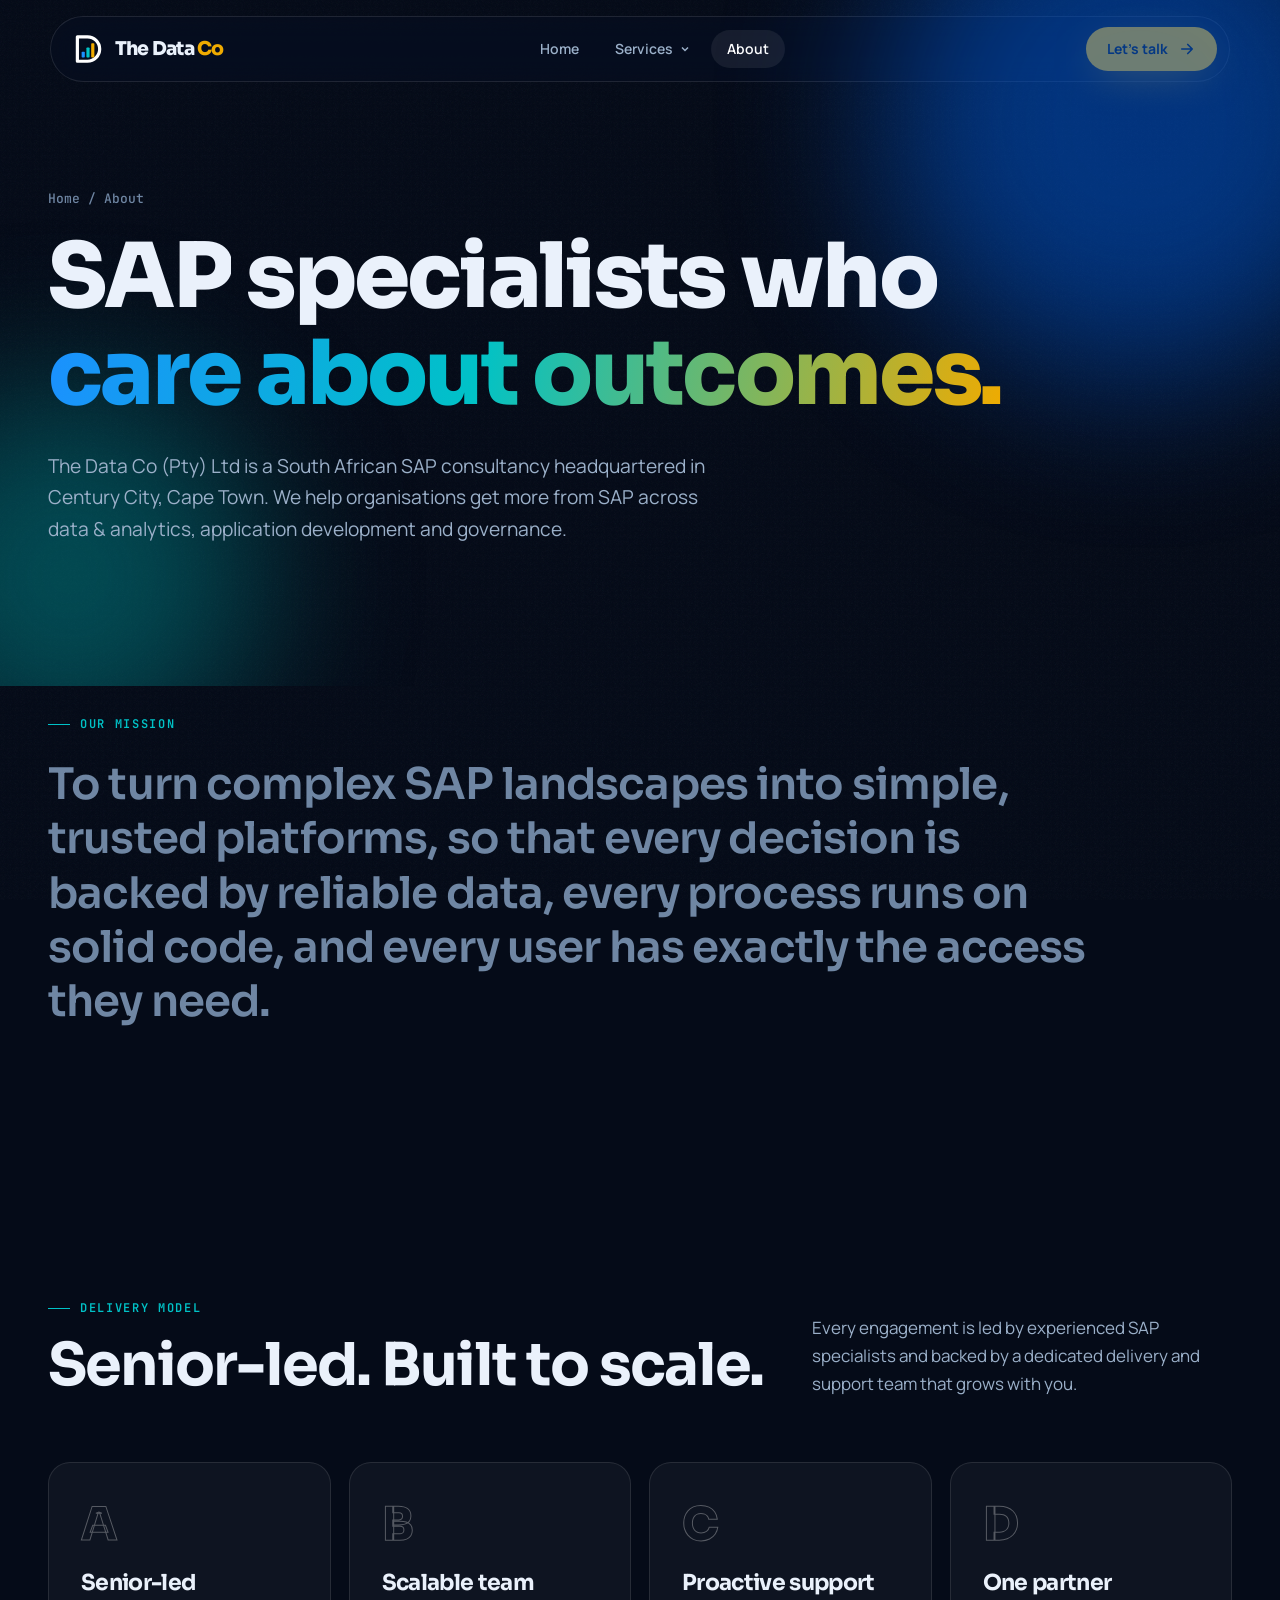
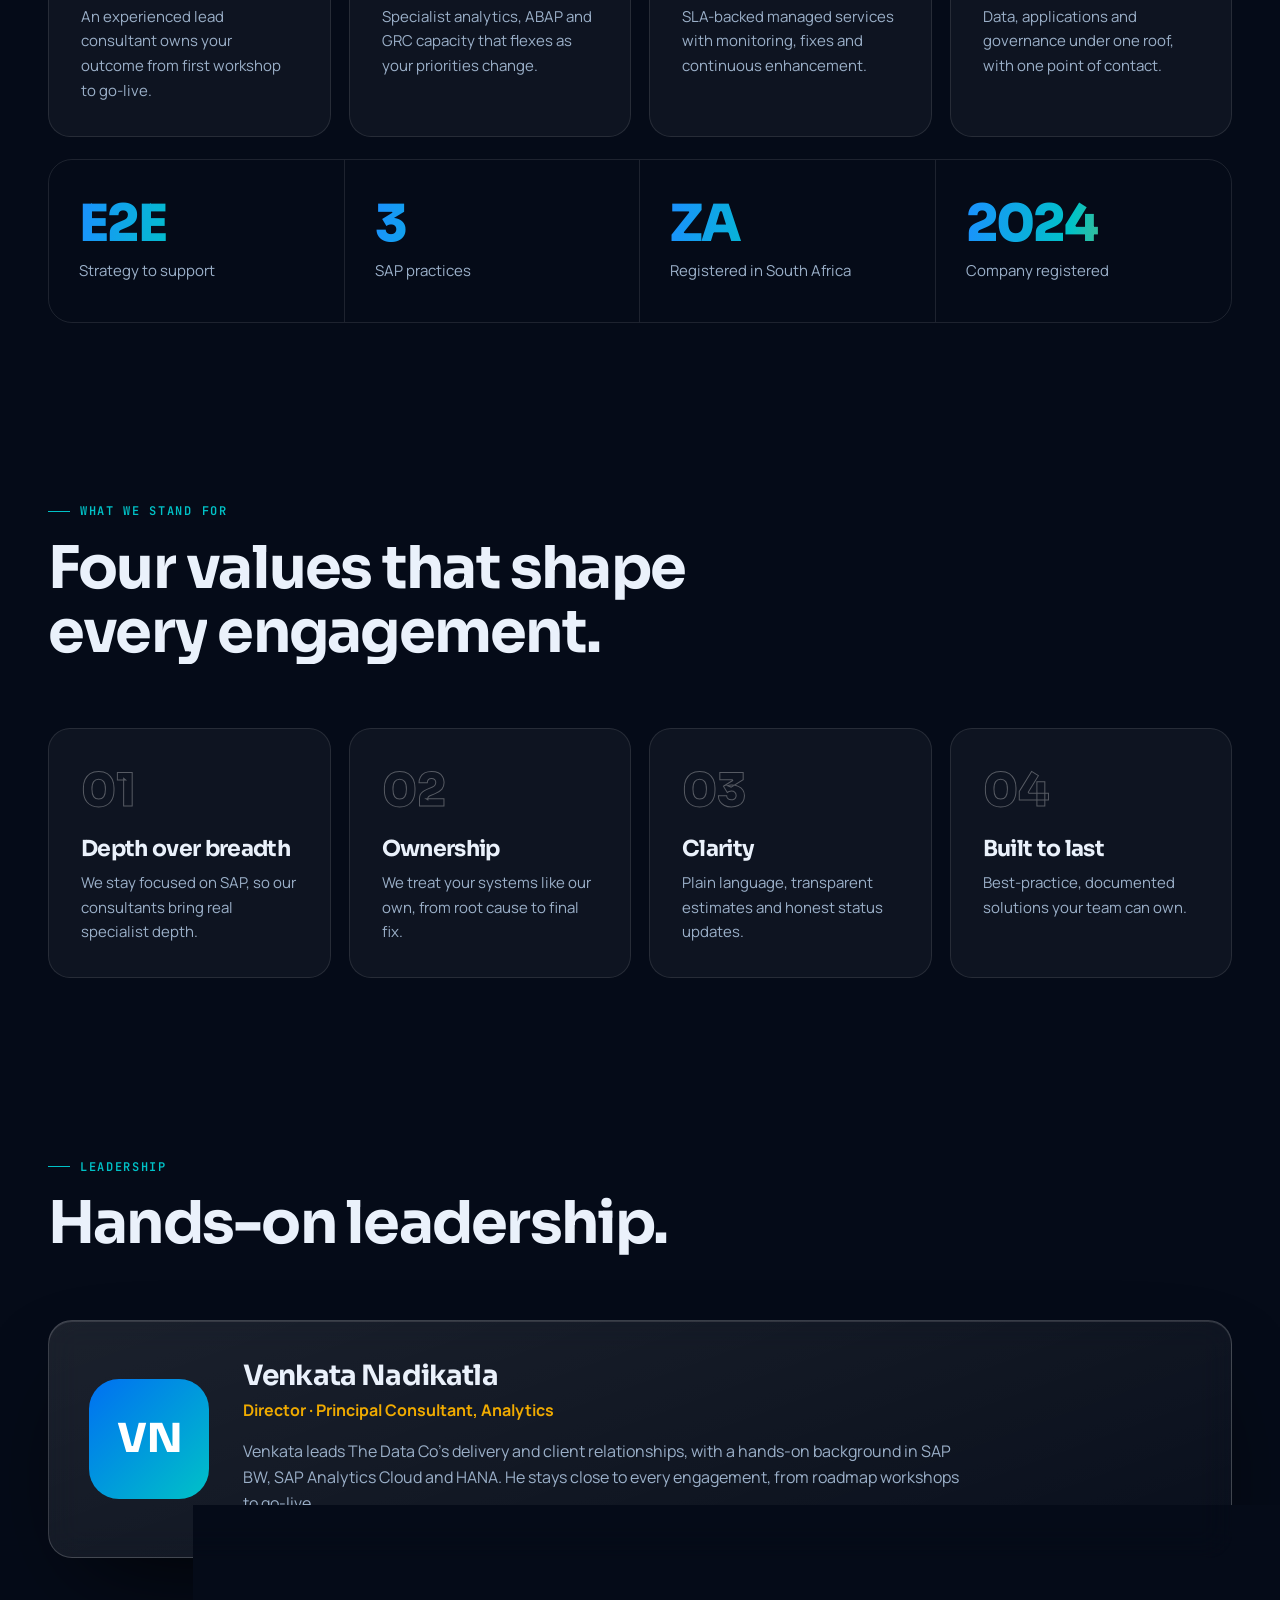
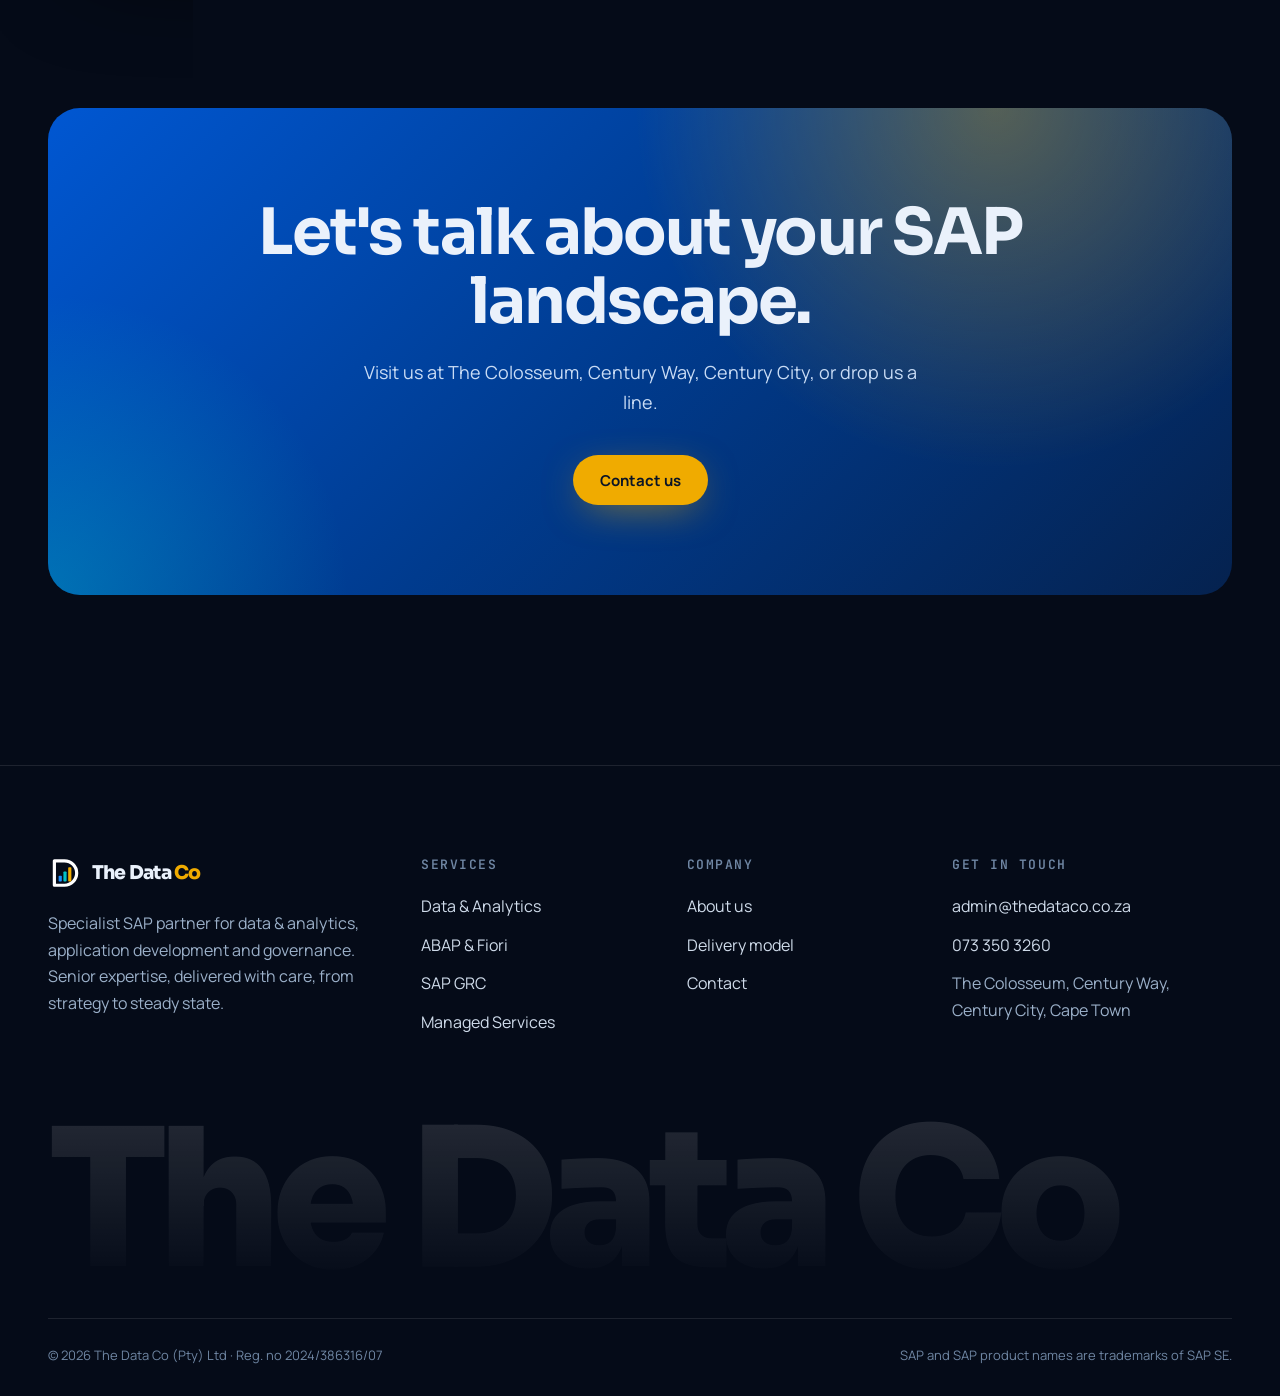
==== commit 4af35d3e: "Add files via upload" ====
--- a/about.html
+++ b/about.html
@@ -4,7 +4,7 @@
 <meta charset="utf-8">
 <meta name="viewport" content="width=device-width, initial-scale=1">
 <title>About | The Data Co</title>
-<meta name="description" content="The Data Co is a Cape Town SAP consultancy with an offshore delivery team in India, specialising in SAP analytics, ABAP & Fiori and GRC.">
+<meta name="description" content="The Data Co is a specialist SAP consultancy for data & analytics, ABAP & Fiori development and SAP GRC.">
 <meta name="theme-color" content="#050B18">
 <link rel="preconnect" href="https://fonts.googleapis.com"><link rel="preconnect" href="https://fonts.gstatic.com" crossorigin>
 <link href="https://fonts.googleapis.com/css2?family=Sora:wght@600;700;800&family=Manrope:wght@400;500;600;700&family=JetBrains+Mono:wght@500;600&display=swap" rel="stylesheet">
@@ -40,22 +40,15 @@
 
 <section id="delivery">
   <div class="wrap">
-    <div class="sec-head"><div><span class="tag rv">Delivery model</span><h2 class="split">Local leadership. Offshore scale.</h2></div><p class="rv">Engagements are led from Cape Town, with development and support delivered by our team in India.</p></div>
-    <div class="map-box rv">
-      <svg viewBox="0 0 1000 460" aria-label="Cape Town to India delivery model">
-        <defs><pattern id="dp" width="16" height="16" patternUnits="userSpaceOnUse"><circle cx="2" cy="2" r="1.4" fill="rgba(255,255,255,.12)"/></pattern>
-        <radialGradient id="gl"><stop offset="0" stop-color="#F0AB00" stop-opacity=".7"/><stop offset="1" stop-color="#F0AB00" stop-opacity="0"/></radialGradient>
-        <radialGradient id="gl2"><stop offset="0" stop-color="#1B90FF" stop-opacity=".7"/><stop offset="1" stop-color="#1B90FF" stop-opacity="0"/></radialGradient></defs>
-        <rect width="1000" height="460" fill="url(#dp)"/>
-        <path class="arc" d="M300 370 Q 520 40 720 200" fill="none" stroke="#00C2C7" stroke-width="3"/>
-        <circle cx="300" cy="370" r="60" fill="url(#gl)"/><circle cx="300" cy="370" r="9" fill="#F0AB00"/>
-        <circle cx="720" cy="200" r="60" fill="url(#gl2)"/><circle cx="720" cy="200" r="9" fill="#1B90FF"/>
-        <g font-family="Sora" font-weight="700" fill="#fff" font-size="22"><text x="150" y="420">Cape Town</text><text x="750" y="180">India</text></g>
-        <g font-family="JetBrains Mono" font-size="13" fill="#9BB0C9"><text x="150" y="444">Leadership · architecture · client delivery</text><text x="750" y="204">Development · support · AMS</text></g>
-      </svg>
+    <div class="sec-head"><div><span class="tag rv">Delivery model</span><h2 class="split">Senior-led. Built to scale.</h2></div><p class="rv">Every engagement is led by experienced SAP specialists and backed by a dedicated delivery and support team that grows with you.</p></div>
+    <div class="values">
+      <div class="value rv"><div class="n">A</div><h3>Senior-led</h3><p>An experienced lead consultant owns your outcome from first workshop to go-live.</p></div>
+      <div class="value rv d1"><div class="n">B</div><h3>Scalable team</h3><p>Specialist analytics, ABAP and GRC capacity that flexes as your priorities change.</p></div>
+      <div class="value rv d2"><div class="n">C</div><h3>Proactive support</h3><p>SLA-backed managed services with monitoring, fixes and continuous enhancement.</p></div>
+      <div class="value rv d3"><div class="n">D</div><h3>One partner</h3><p>Data, applications and governance under one roof, with one point of contact.</p></div>
     </div>
     <div class="stats rv" style="margin-top:22px">
-      <div class="stat"><strong class="grad" data-count="2">0</strong><span>Delivery hubs</span></div>
+      <div class="stat"><strong class="grad">E2E</strong><span>Strategy to support</span></div>
       <div class="stat"><strong class="grad" data-count="3">0</strong><span>SAP practices</span></div>
       <div class="stat"><strong class="grad">ZA</strong><span>Registered in South Africa</span></div>
       <div class="stat"><strong class="grad">2024</strong><span>Company registered</span></div>
--- a/styles.css
+++ b/styles.css
@@ -141,9 +141,9 @@
 /* clients */
 .clients{display:grid;grid-template-columns:repeat(2,1fr);gap:20px}
 .client .spot-in{display:flex;align-items:center;gap:32px;padding:32px 36px}
-.logo-slot{flex:none;width:200px;height:110px;border-radius:18px;background:#fff;display:grid;place-items:center;padding:18px;transition:transform .4s}
+.logo-slot{flex:none;width:200px;height:110px;border-radius:18px;background:#fff;display:flex;align-items:center;justify-content:center;padding:18px;transition:transform .4s;overflow:hidden}
 .client:hover .logo-slot{transform:scale(1.05) rotate(-1deg)}
-.logo-slot img{max-width:100%;max-height:100%;object-fit:contain}
+.logo-slot img{display:block;max-width:100%;max-height:100%;width:auto;height:auto;object-fit:contain}
 .logo-fallback{font:800 34px var(--display);letter-spacing:.04em;color:#0A1426}
 .client-meta strong{display:block;font:700 24px var(--display);margin-bottom:6px}
 .client-meta span{color:var(--muted);font-size:15px}
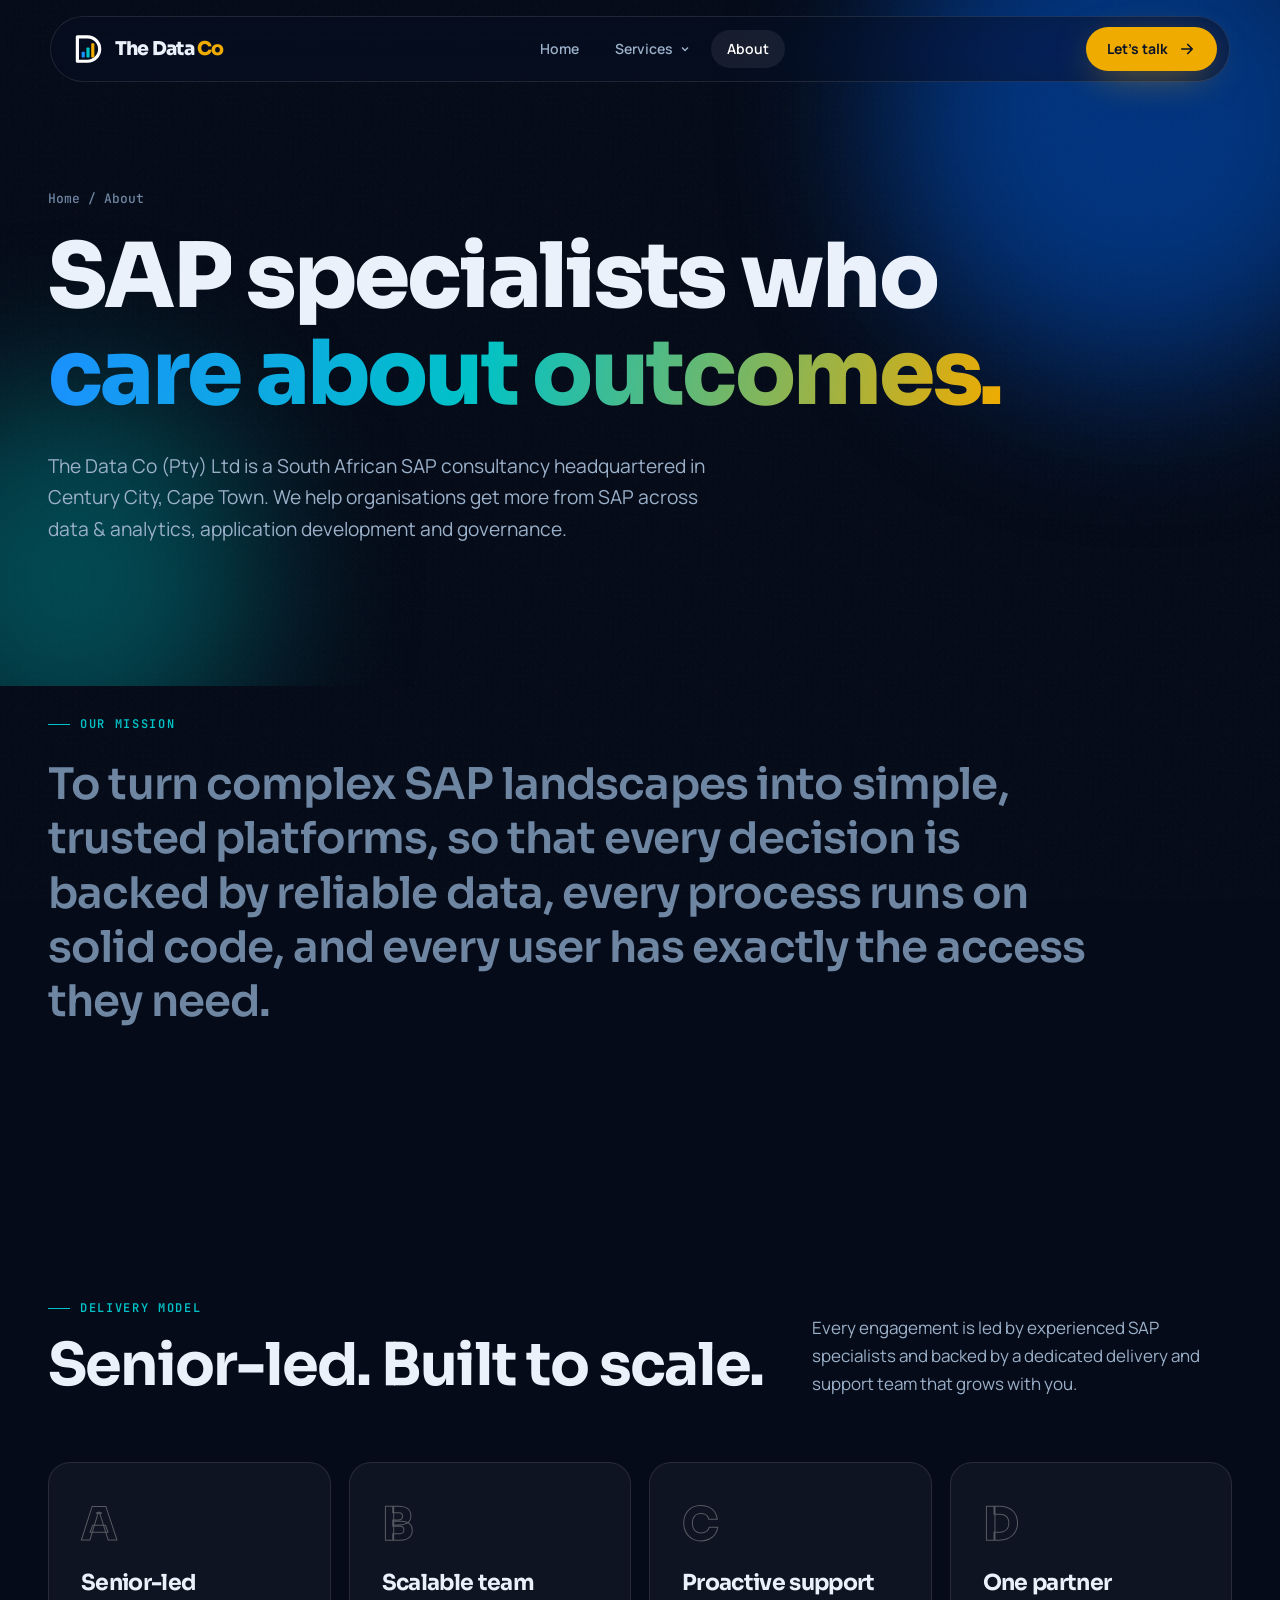
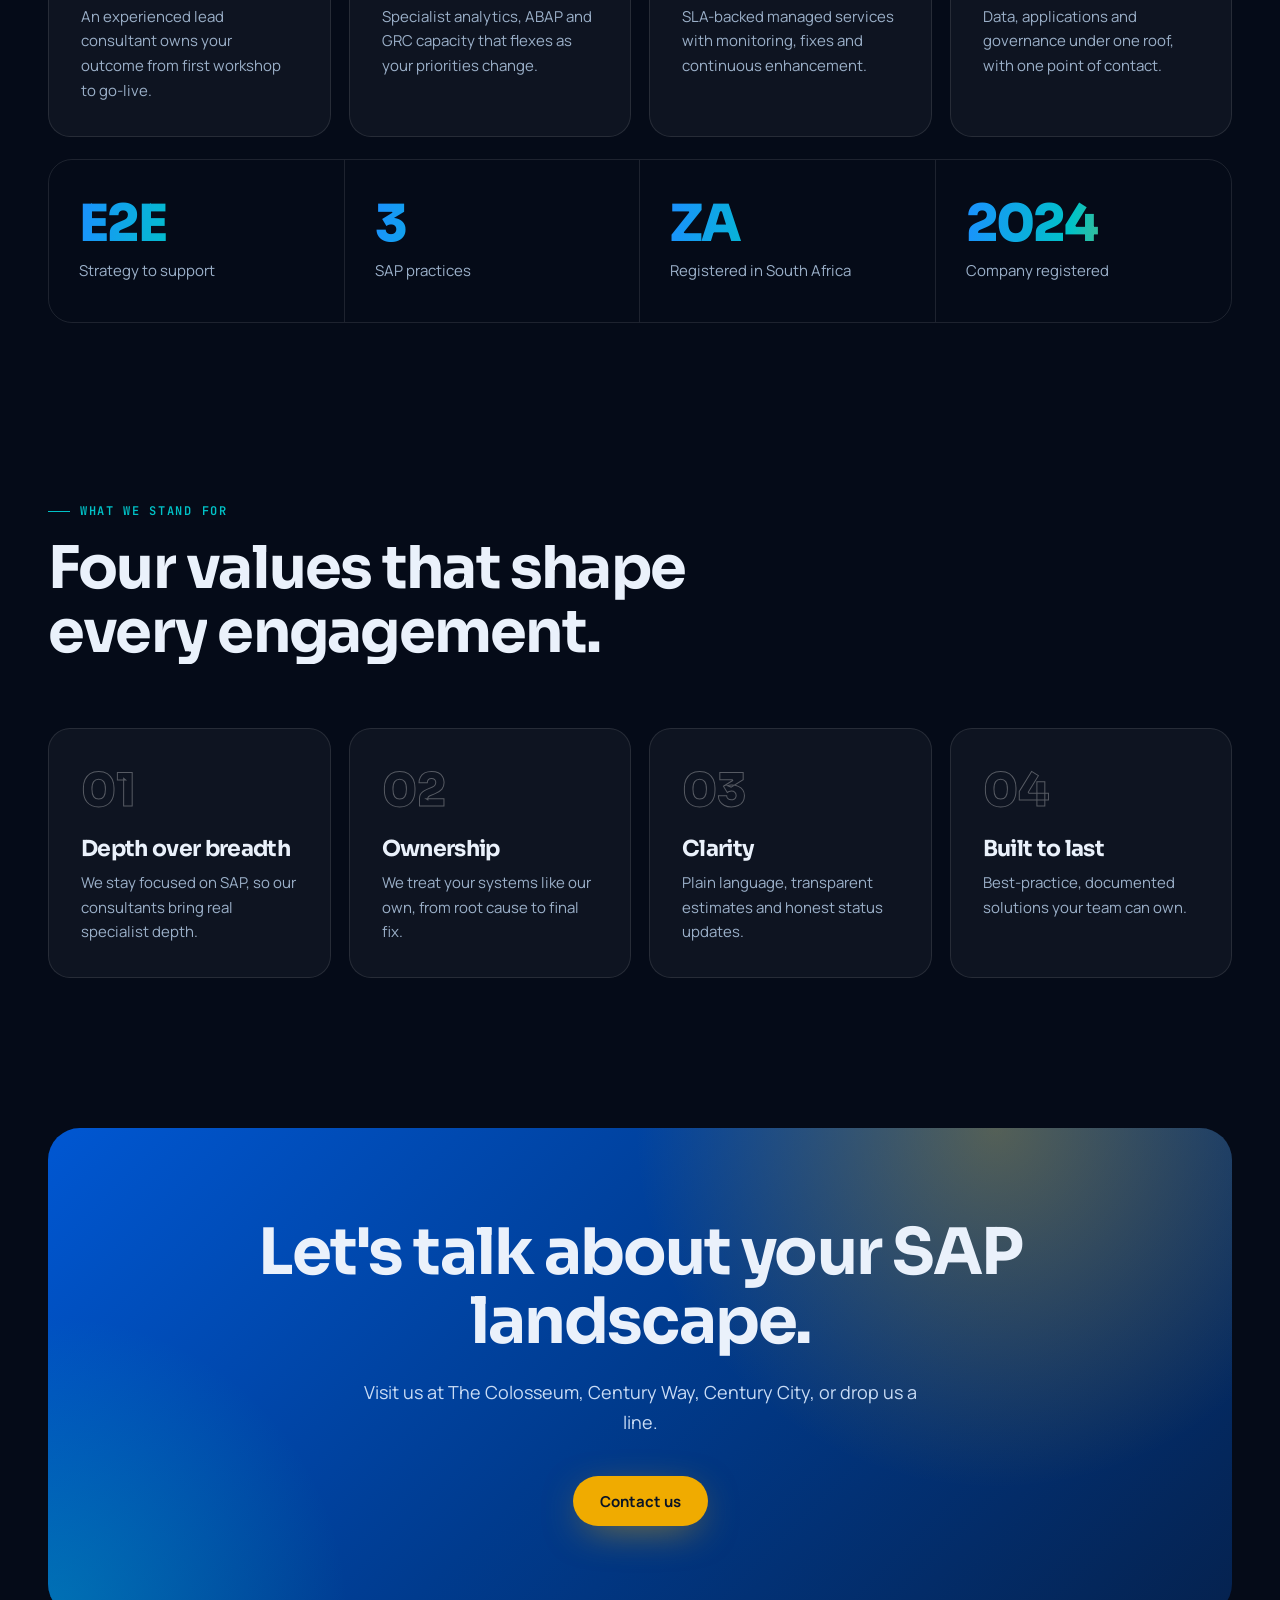
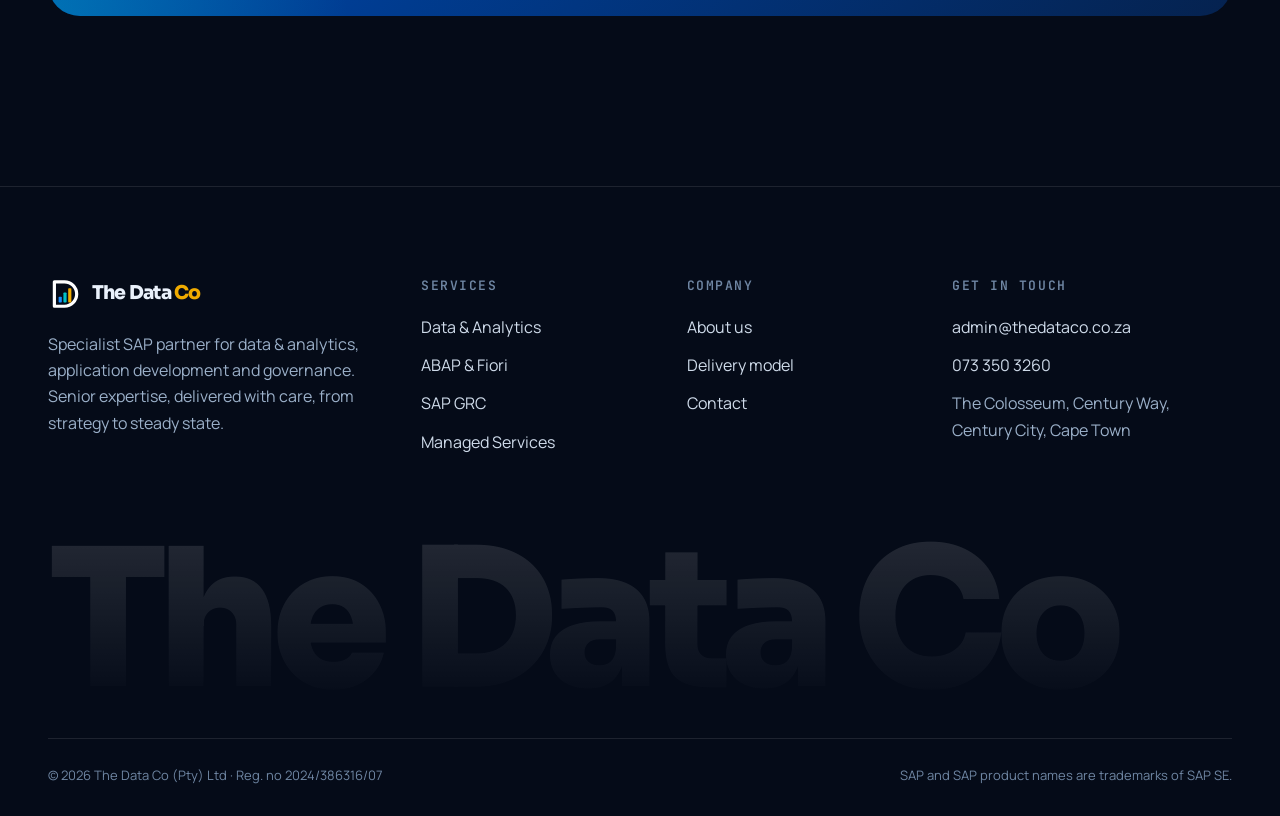
==== commit 0b28515d: "Add files via upload" ====
--- a/about.html
+++ b/about.html
@@ -14,9 +14,6 @@
 .mission{font:600 clamp(26px,3.4vw,46px)/1.25 var(--display);letter-spacing:-.02em;max-width:1050px}
 .mission span{color:var(--dim);transition:color .5s}
 .mission span.lit{color:#fff}
-.leader{display:grid;grid-template-columns:auto 1fr;gap:34px;align-items:center;padding:40px}
-.avatar{width:120px;height:120px;border-radius:30px;display:grid;place-items:center;font:800 40px var(--display);background:linear-gradient(135deg,#0070F2,#00C2C7);color:#fff}
-@media(max-width:680px){.leader{grid-template-columns:1fr;padding:28px}}
 </style>
 </head>
 <body data-page="about">
@@ -68,15 +65,6 @@
   </div>
 </section>
 
-<section style="padding-top:40px">
-  <div class="wrap">
-    <div class="sec-head"><div><span class="tag rv">Leadership</span><h2 class="split">Hands-on leadership.</h2></div></div>
-    <div class="glass leader rv">
-      <div class="avatar" aria-hidden="true">VN</div>
-      <div><h3 style="font-size:28px">Venkata Nadikatla</h3><p style="color:var(--gold);font-weight:700;margin:6px 0 14px">Director · Principal Consultant, Analytics</p><p style="color:var(--muted);max-width:720px">Venkata leads The Data Co's delivery and client relationships, with a hands-on background in SAP BW, SAP Analytics Cloud and HANA. He stays close to every engagement, from roadmap workshops to go-live.</p></div>
-    </div>
-  </div>
-</section>
 
 <section style="padding-top:20px">
   <div class="wrap">
--- a/styles.css
+++ b/styles.css
@@ -23,7 +23,8 @@
 
 /* noise + glow background */
 body::before{content:"";position:fixed;inset:0;pointer-events:none;z-index:0;opacity:.05;background-image:url("data:image/svg+xml,%3Csvg xmlns='http://www.w3.org/2000/svg' width='160' height='160'%3E%3Cfilter id='n'%3E%3CfeTurbulence baseFrequency='.85' numOctaves='3'/%3E%3C/filter%3E%3Crect width='100%25' height='100%25' filter='url(%23n)'/%3E%3C/svg%3E")}
-main,header,footer{position:relative;z-index:1}
+main,footer{position:relative;z-index:1}
+header{position:relative;z-index:100}
 .cursor-glow{position:fixed;width:520px;height:520px;border-radius:50%;pointer-events:none;z-index:0;background:radial-gradient(circle,rgba(0,112,242,.16),transparent 65%);transform:translate(-50%,-50%);transition:opacity .3s;left:-600px;top:-600px}
 
 /* progress */
@@ -39,8 +40,10 @@
 .links>a:hover,.dd>button:hover,.links>a.active,.dd.active>button{color:#fff;background:var(--panel-2)}
 .dd{position:relative}
 .dd-menu{position:absolute;top:calc(100% + 14px);left:50%;transform:translate(-50%,8px);width:540px;padding:10px;border-radius:22px;background:rgba(10,20,38,.96);border:1px solid var(--line-2);backdrop-filter:blur(20px);display:grid;grid-template-columns:1fr 1fr;gap:6px;opacity:0;visibility:hidden;transition:.25s;box-shadow:0 30px 80px -20px rgba(0,0,0,.8)}
-.dd:hover .dd-menu,.dd:focus-within .dd-menu{opacity:1;visibility:visible;transform:translate(-50%,0)}
-.dd-menu::before{content:"";position:absolute;top:-16px;left:0;right:0;height:16px}
+.dd.open .dd-menu{opacity:1;visibility:visible;transform:translate(-50%,0)}
+.dd.open>button svg{transform:rotate(180deg)}
+.dd>button svg{transition:transform .25s}
+.dd-menu::before{content:"";position:absolute;top:-30px;left:0;right:0;height:30px}
 .dd-menu a{display:flex;gap:14px;padding:14px;border-radius:14px;transition:.2s}
 .dd-menu a:hover{background:var(--panel-2)}
 .dd-menu .ico{flex:none;width:40px;height:40px;border-radius:12px;display:grid;place-items:center}
